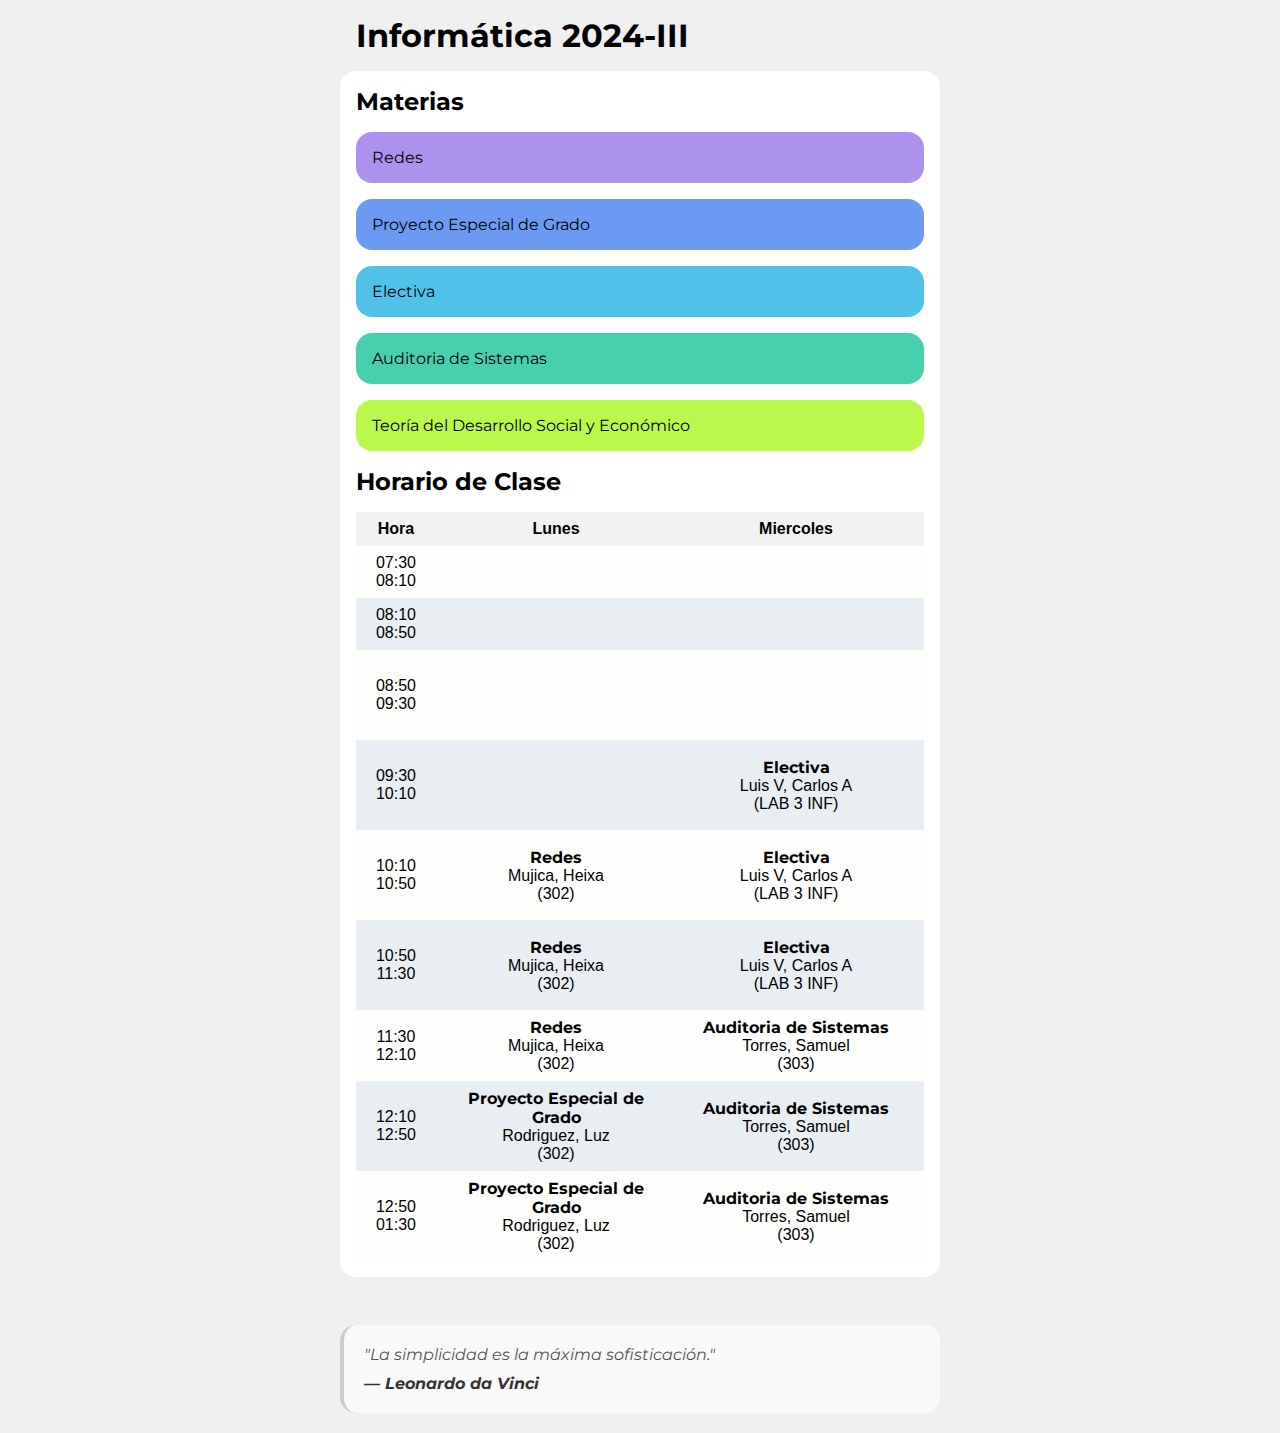
==== index.html @ e948fd96 "Primer Commit" ====
<!DOCTYPE html>
<html lang="es">

<head>
  <meta charset="UTF-8" />
  <meta name="viewport" content="width=device-width, initial-scale=1.0" />
  <link rel="preconnect" href="https://fonts.googleapis.com" />
  <link rel="preconnect" href="https://fonts.gstatic.com" crossorigin />
  <link href="https://fonts.googleapis.com/css2?family=Montserrat:ital,wght@0,100..900;1,100..900&display=swap"
    rel="stylesheet" />
  <title>Diseño con CSS Grid</title>
  <style>
    * {
      font-family: "Montserrat", sans-serif;
      font-optical-sizing: auto;
      margin: 0;
      padding: 0;
    }

    body {
      width: 100%;
      max-width: 600px;
      margin: auto;
      background-color: #f0f0f0;
    }

    h1 {
      padding: 1rem;
    }

    h2 {
      padding-bottom: 1rem;
    }

    a {
      color: inherit;
      text-decoration: none;
    }

    .container {
      background-color: #fff;
      padding: 1rem;
      border-radius: 1rem;
      margin-bottom: 3rem;
    }

    aside ul li {
      list-style-type: none;
      margin-bottom: 1rem;
      padding: 1rem;
      border-radius: 1rem;
      white-space: nowrap;
      overflow: hidden;
      text-overflow: ellipsis;
    }

    main {
      overflow-y: auto;
    }

    .btn1 {
      background-color: #ac92ed;
    }

    .btn1:hover {
      background-color: #967bdc;
    }

    .btn2 {
      background-color: #6c9af2;
    }

    .btn2:hover {
      background-color: #5185e8;
    }

    .btn3 {
      background-color: #50c1e9;
    }

    .btn3:hover {
      background-color: #3baeda;
    }

    .btn4 {
      background-color: #48cfae;
    }

    .btn4:hover {
      background-color: #37bd9c;
    }

    .btn5 {
      background-color: #baf84b;
    }

    .btn5:hover {
      background-color: #86d500;
    }

    table {
      width: 800px;
      border-collapse: collapse;
    }

    th,
    td {
      font-family: "arial";
      padding: 8px;
      text-align: center;
    }

    th {
      background-color: #f2f2f2;
    }

    tbody tr:nth-child(odd) {
      background-color: #FEFFFD;
    }

    tbody tr:nth-child(even) {
      background-color: #E9EEF2;
    }

    thead th:nth-child(1) {
      width: 10%;
    }

    thead th:nth-child(2) {
      width: 30%;
    }

    thead th:nth-child(3) {
      width: 30%;
    }

    thead th:nth-child(4) {
      width: 30%;
    }

    .cita {
      font-style: italic;
      border-left: 4px solid #ccc;
      padding: 20px;
      margin: 20px 0;
      color: #555;
      background-color: #f9f9f9;
      border-radius: 1rem;
    }

    .cita cite {
      display: block;
      margin-top: 10px;
      font-weight: bold;
      color: #333;
    }
  </style>
</head>

<body>
  <h1>Informática 2024-III</h1>
  <div class="container">
    <aside>
      <h2>Materias</h2>
      <ul>
        <a href="mat1.html">
          <li class="btn1">Redes</li>
        </a>
        <a href="mat2.html">
          <li class="btn2">Proyecto Especial de Grado</li>
        </a>
        <a href="mat3.html">
          <li class="btn3">Electiva</li>
        </a>
        <a href="mat4.html">
          <li class="btn4">Auditoria de Sistemas</li>
        </a>
        <a href="mat5.html">
          <li class="btn5">Teoría del Desarrollo Social y Económico</li>
        </a>
      </ul>
    </aside>
    <main>
      <h2>Horario de Clase</h2>
      <table>
        <thead>
          <tr>
            <th>Hora</th>
            <th>Lunes</th>
            <th>Miercoles</th>
            <th>Viernes</th>
          </tr>
        </thead>
        <tbody>
          <tr>
            <td>07:30<br>08:10</td>
            <td></td>
            <td></td>
            <td></td>
          </tr>
          <tr>
            <td>08:10<br>08:50</td>
            <td></td>
            <td></td>
            <td></td>
          </tr>
          <tr>
            <td>08:50<br>09:30</td>
            <td></td>
            <td></td>
            <td><b>Proyecto Especial de Grado</b><br>Rodriguez, Luz<br>(302)</td>
          </tr>
          <tr>
            <td>09:30<br>10:10</td>
            <td></td>
            <td><b>Electiva</b><br>Luis V, Carlos A<br>(LAB 3 INF)</td>
            <td><b>Proyecto Especial de Grado</b><br>Rodriguez, Luz<br>(302)</td>
          </tr>
          <tr>
            <td>10:10<br>10:50</td>
            <td><b>Redes</b><br>Mujica, Heixa<br>(302)</BR></td>
            <td><b>Electiva</b><br>Luis V, Carlos A<br>(LAB 3 INF)</td>
            <td><b>Teoria del Desarrollo Social y Económico</b><br>Acevedo, Luisa<br>(20)</td>
          </tr>
          <tr>
            <td>10:50<br>11:30</td>
            <td><b>Redes</b><br>Mujica, Heixa<br>(302)</td>
            <td><b>Electiva</b><br>Luis V, Carlos A<br>(LAB 3 INF)</td>
            <td><b>Teoria del Desarrollo Social y Económico</b><br>Acevedo, Luisa<br>(20)</td>
          </tr>
          <tr>
            <td>11:30<br>12:10</td>
            <td><b>Redes</b><br>Mujica, Heixa<br>(302)</td>
            <td><b>Auditoria de Sistemas</b><br>Torres, Samuel<br>(303)</td>
            <td></td>
          </tr>
          <tr>
            <td>12:10<br>12:50</td>
            <td><b>Proyecto Especial de Grado</b><br>Rodriguez, Luz<br>(302)</td>
            <td><b>Auditoria de Sistemas</b><br>Torres, Samuel<br>(303)</td>
            <td></td>
          </tr>
          <tr>
            <td>12:50<br>01:30</td>
            <td><b>Proyecto Especial de Grado</b><br>Rodriguez, Luz<br>(302)</td>
            <td><b>Auditoria de Sistemas</b><br>Torres, Samuel<br>(303)</td>
            <td></td>
          </tr>
        </tbody>
      </table>
    </main>
  </div>
  <blockquote class="cita">
    <p>"La simplicidad es la máxima sofisticación."</p>
    <cite>— Leonardo da Vinci</cite>
  </blockquote>
</body>

</html>
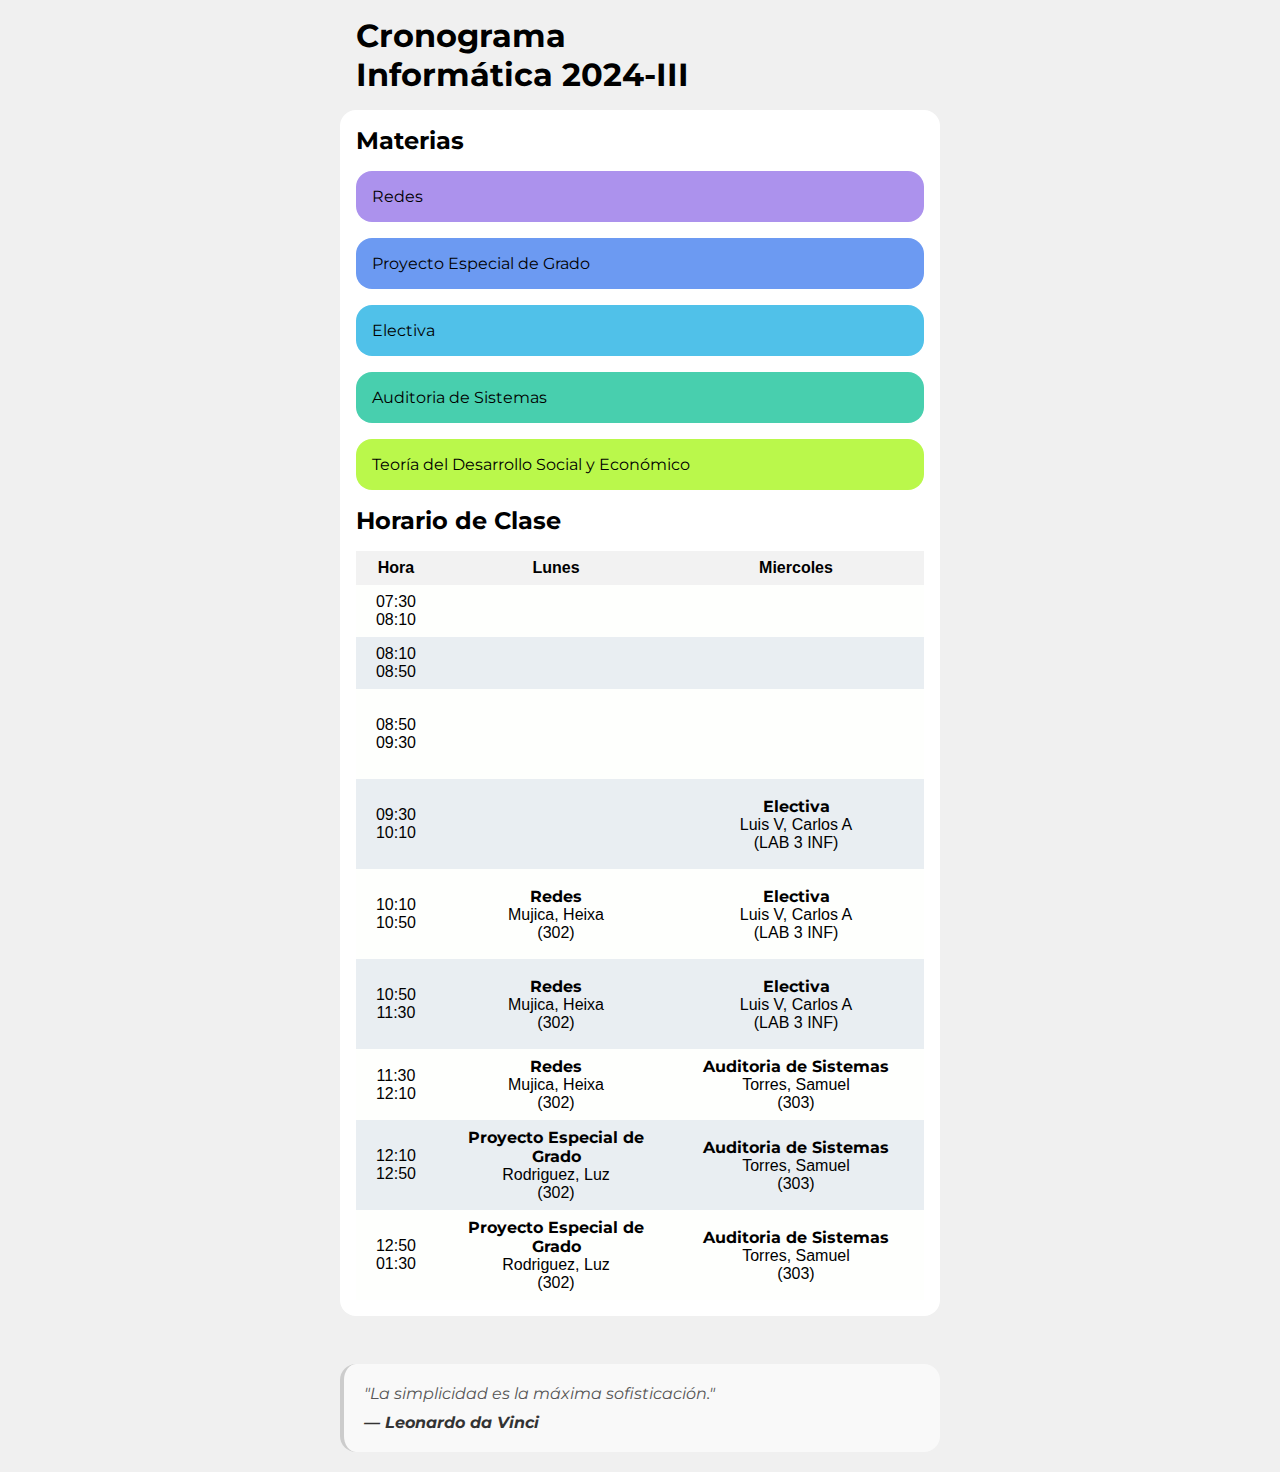
==== commit d7ea3adc: "Cambio Title" ====
--- a/index.html
+++ b/index.html
@@ -24,7 +24,7 @@
       background-color: #f0f0f0;
     }
 
-    h1 {
+    nav {
       padding: 1rem;
     }
 
@@ -158,7 +158,9 @@
 </head>
 
 <body>
-  <h1>Informática 2024-III</h1>
+  <nav>
+    <h1>Cronograma<br>Informática 2024-III</h1>
+  </nav>
   <div class="container">
     <aside>
       <h2>Materias</h2>
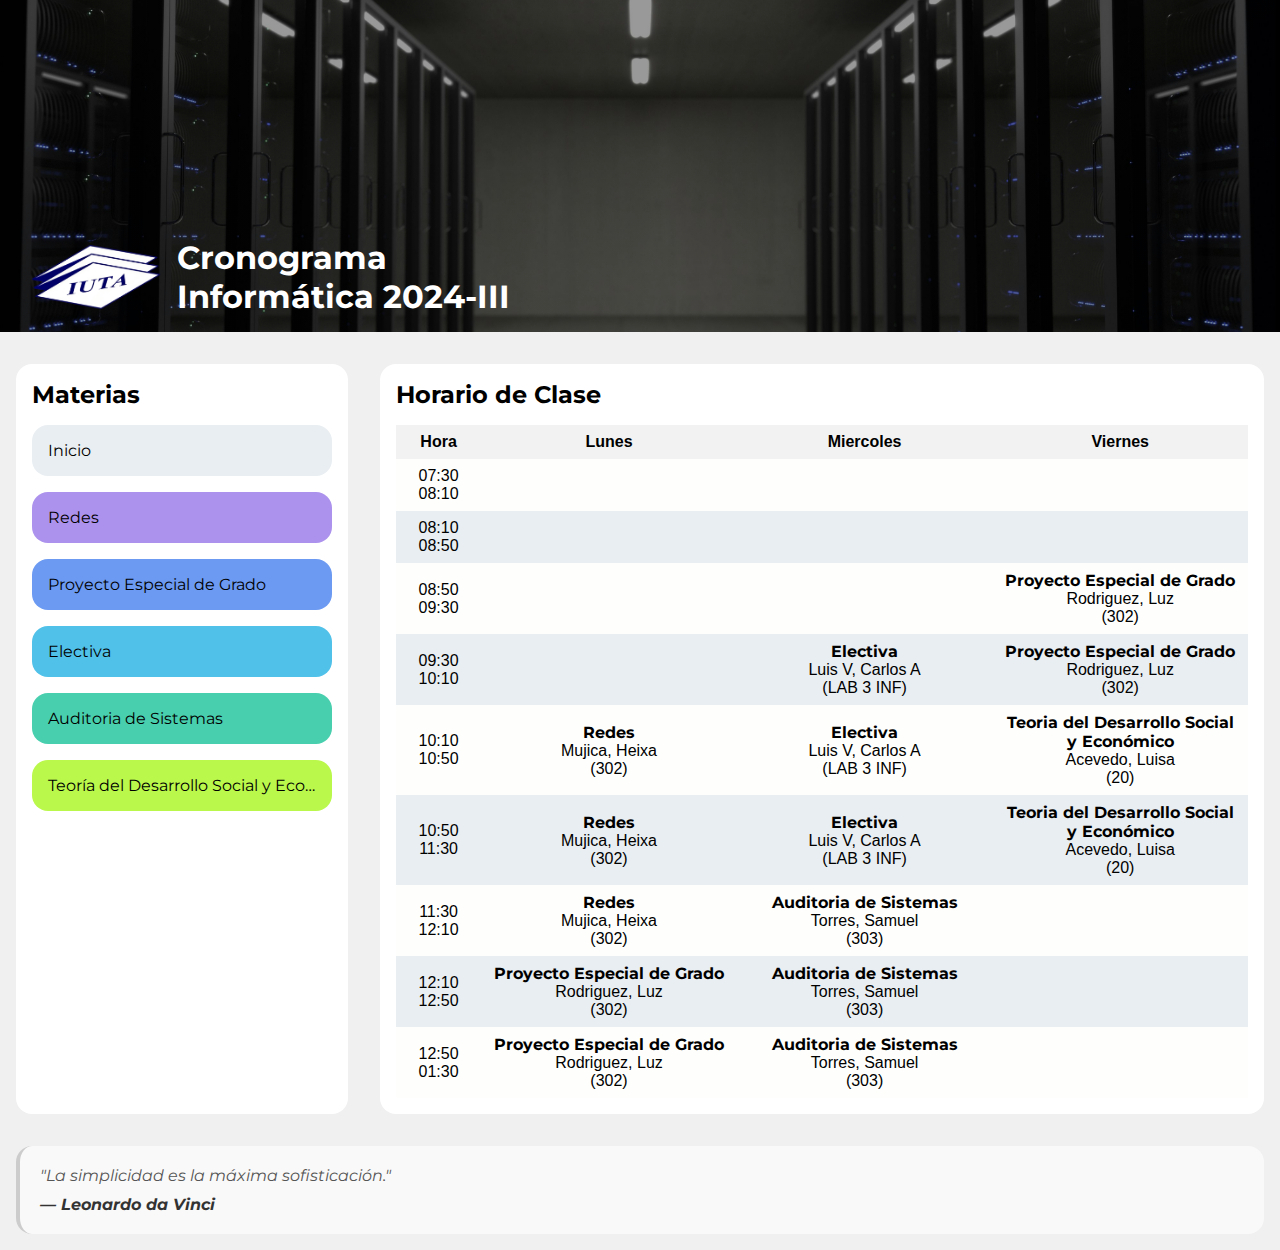
==== commit 69e1159f: "Integracion hero y adaptabilidad responsive" ====
--- a/index.html
+++ b/index.html
@@ -8,163 +8,24 @@
   <link rel="preconnect" href="https://fonts.gstatic.com" crossorigin />
   <link href="https://fonts.googleapis.com/css2?family=Montserrat:ital,wght@0,100..900;1,100..900&display=swap"
     rel="stylesheet" />
-  <title>Diseño con CSS Grid</title>
-  <style>
-    * {
-      font-family: "Montserrat", sans-serif;
-      font-optical-sizing: auto;
-      margin: 0;
-      padding: 0;
-    }
-
-    body {
-      width: 100%;
-      max-width: 600px;
-      margin: auto;
-      background-color: #f0f0f0;
-    }
-
-    nav {
-      padding: 1rem;
-    }
-
-    h2 {
-      padding-bottom: 1rem;
-    }
-
-    a {
-      color: inherit;
-      text-decoration: none;
-    }
-
-    .container {
-      background-color: #fff;
-      padding: 1rem;
-      border-radius: 1rem;
-      margin-bottom: 3rem;
-    }
-
-    aside ul li {
-      list-style-type: none;
-      margin-bottom: 1rem;
-      padding: 1rem;
-      border-radius: 1rem;
-      white-space: nowrap;
-      overflow: hidden;
-      text-overflow: ellipsis;
-    }
-
-    main {
-      overflow-y: auto;
-    }
-
-    .btn1 {
-      background-color: #ac92ed;
-    }
-
-    .btn1:hover {
-      background-color: #967bdc;
-    }
-
-    .btn2 {
-      background-color: #6c9af2;
-    }
-
-    .btn2:hover {
-      background-color: #5185e8;
-    }
-
-    .btn3 {
-      background-color: #50c1e9;
-    }
-
-    .btn3:hover {
-      background-color: #3baeda;
-    }
-
-    .btn4 {
-      background-color: #48cfae;
-    }
-
-    .btn4:hover {
-      background-color: #37bd9c;
-    }
-
-    .btn5 {
-      background-color: #baf84b;
-    }
-
-    .btn5:hover {
-      background-color: #86d500;
-    }
-
-    table {
-      width: 800px;
-      border-collapse: collapse;
-    }
-
-    th,
-    td {
-      font-family: "arial";
-      padding: 8px;
-      text-align: center;
-    }
-
-    th {
-      background-color: #f2f2f2;
-    }
-
-    tbody tr:nth-child(odd) {
-      background-color: #FEFFFD;
-    }
-
-    tbody tr:nth-child(even) {
-      background-color: #E9EEF2;
-    }
-
-    thead th:nth-child(1) {
-      width: 10%;
-    }
-
-    thead th:nth-child(2) {
-      width: 30%;
-    }
-
-    thead th:nth-child(3) {
-      width: 30%;
-    }
-
-    thead th:nth-child(4) {
-      width: 30%;
-    }
-
-    .cita {
-      font-style: italic;
-      border-left: 4px solid #ccc;
-      padding: 20px;
-      margin: 20px 0;
-      color: #555;
-      background-color: #f9f9f9;
-      border-radius: 1rem;
-    }
-
-    .cita cite {
-      display: block;
-      margin-top: 10px;
-      font-weight: bold;
-      color: #333;
-    }
-  </style>
+  <title>Cronograma</title>
+  <link rel="stylesheet" href="style.css">
 </head>
 
 <body>
-  <nav>
-    <h1>Cronograma<br>Informática 2024-III</h1>
+  <nav class="main">
+    <div>
+      <img src="img/logo.png" alt="">
+      <h1>Cronograma<br>Informática 2024-III</h1>
+    </div>
   </nav>
   <div class="container">
     <aside>
       <h2>Materias</h2>
       <ul>
+        <a href="index.html">
+          <li class="btn">Inicio</li>
+        </a>
         <a href="mat1.html">
           <li class="btn1">Redes</li>
         </a>
--- a/style.css
+++ b/style.css
@@ -0,0 +1,245 @@
+* {
+  font-family: "Montserrat", sans-serif;
+  font-optical-sizing: auto;
+  margin: 0;
+  padding: 0;
+}
+
+body {
+  width: 100%;
+  margin: auto;
+  background-color: #f0f0f0;
+}
+
+nav {
+  display: flex;
+  align-items: center;
+  justify-content: end;
+  flex-direction: column;
+  height: 40vh;
+  max-height: 300px;
+  background-position: center;
+  background-repeat: no-repeat;
+  background-size: cover;
+  padding: 1rem;
+  color: #fff;
+  margin-bottom: 1rem;
+}
+
+nav h2 {
+  margin: auto 0;
+  font-size: 2em;
+  text-align: center;
+}
+
+nav > div {
+  align-self: flex-start;
+  display: flex;
+  align-items: center;
+}
+
+nav img {
+  object-fit: contain;
+  height: 4rem;
+  margin: 0 1rem;
+}
+
+.main {
+  background-image: linear-gradient(rgba(0, 0, 0, 0.4), rgba(0, 0, 0, 0.4)),
+    url(img/backgraundMain.jpg);
+}
+
+.mat1 {
+  background-image: linear-gradient(rgba(0, 0, 0, 0.4), rgba(0, 0, 0, 0.4)),
+    url(img/backgraundMat1.jpg);
+}
+.mat2 {
+  background-image: linear-gradient(rgba(0, 0, 0, 0.4), rgba(0, 0, 0, 0.4)),
+    url(img/backgraundMat2.jpg);
+}
+.mat3 {
+  background-image: linear-gradient(rgba(0, 0, 0, 0.4), rgba(0, 0, 0, 0.4)),
+    url(img/backgraundMat3.jpg);
+}
+.mat4 {
+  background-image: linear-gradient(rgba(0, 0, 0, 0.4), rgba(0, 0, 0, 0.4)),
+    url(img/backgraundMat4.jpg);
+}
+.mat5 {
+  background-image: linear-gradient(rgba(0, 0, 0, 0.4), rgba(0, 0, 0, 0.4)),
+    url(img/backgraundMat5.jpg);
+}
+
+h2 {
+  padding-bottom: 1rem;
+}
+
+a {
+  color: inherit;
+  text-decoration: none;
+}
+
+.container {
+  display: flex;
+  flex-wrap: nowrap;
+}
+
+aside,
+main {
+  background-color: #fff;
+  border-radius: 1rem;
+  margin: 1rem;
+  padding: 1rem;
+}
+
+aside {
+  width: 30%;
+  max-width: 300px;
+}
+
+aside ul li {
+  list-style-type: none;
+  margin-bottom: 1rem;
+  padding: 1rem;
+  border-radius: 1rem;
+  white-space: nowrap;
+  overflow: hidden;
+  text-overflow: ellipsis;
+}
+
+main {
+  overflow-y: auto;
+  width: 100%;
+}
+
+.btn {
+  background-color: #e9eef2;
+}
+
+.btn1 {
+  background-color: #ac92ed;
+}
+
+.btn1:hover {
+  background-color: #967bdc;
+}
+
+.btn2 {
+  background-color: #6c9af2;
+}
+
+.btn2:hover {
+  background-color: #5185e8;
+}
+
+.btn3 {
+  background-color: #50c1e9;
+}
+
+.btn3:hover {
+  background-color: #3baeda;
+}
+
+.btn4 {
+  background-color: #48cfae;
+}
+
+.btn4:hover {
+  background-color: #37bd9c;
+}
+
+.btn5 {
+  background-color: #baf84b;
+}
+
+.btn5:hover {
+  background-color: #86d500;
+}
+
+table {
+  width: 100%;
+  min-width: 600px;
+  border-collapse: collapse;
+}
+
+th,
+td {
+  font-family: "arial";
+  padding: 8px;
+  text-align: center;
+}
+
+th {
+  background-color: #f2f2f2;
+}
+
+tbody tr:nth-child(odd) {
+  background-color: #fefffd;
+}
+
+tbody tr:nth-child(even) {
+  background-color: #e9eef2;
+}
+
+thead th:nth-child(1) {
+  width: 10%;
+}
+
+thead th:nth-child(2) {
+  width: 30%;
+}
+
+thead th:nth-child(3) {
+  width: 30%;
+}
+
+thead th:nth-child(4) {
+  width: 30%;
+}
+
+.cita {
+  font-style: italic;
+  border-left: 4px solid #ccc;
+  padding: 20px;
+  margin: 1rem;
+  color: #555;
+  background-color: #f9f9f9;
+  border-radius: 1rem;
+}
+
+.cita cite {
+  display: block;
+  margin-top: 10px;
+  font-weight: bold;
+  color: #333;
+}
+
+.card {
+  background-color: #e9eef2;
+  border-radius: 1rem;
+  padding: 1rem;
+  margin-bottom: 1rem;
+}
+
+h4 {
+  margin-top: 1rem;
+}
+
+@media (max-width: 768px) {
+  .container {
+    flex-direction: column;
+    align-items: center;
+  }
+  aside,
+  main {
+    width: 80%;
+    max-width: none;
+  }
+
+  nav img {
+    height: 2rem;
+  }
+  nav h1 {
+    font-size: 1rem;
+  }
+}
